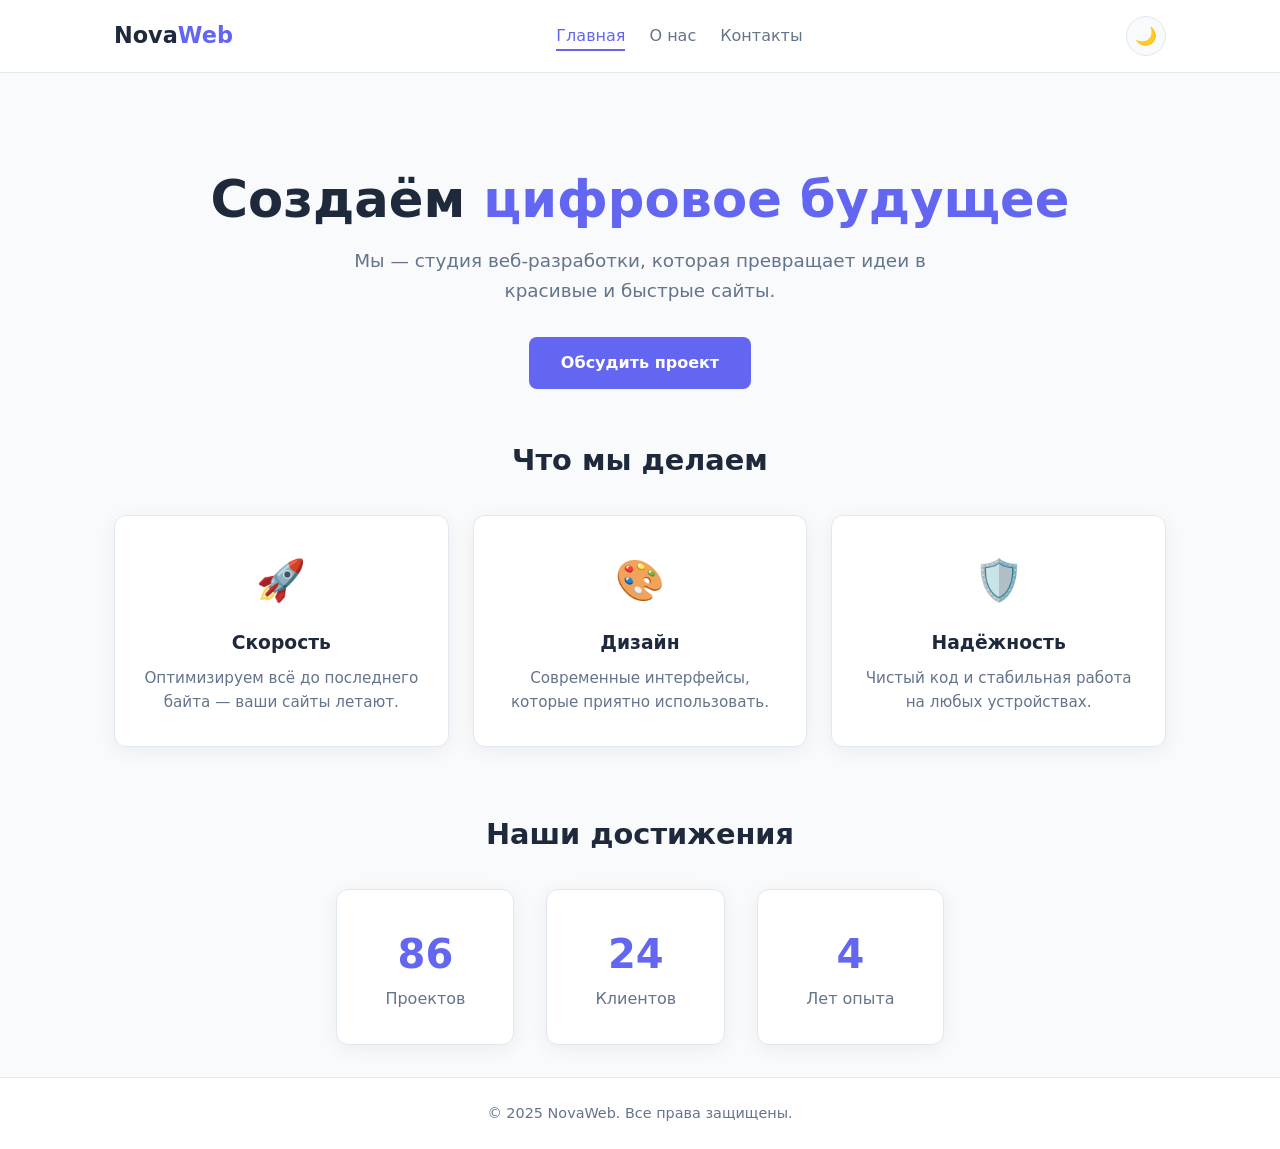
==== index.html @ 1253b4d0 "Initial commit" ====
<!DOCTYPE html>
<html lang="ru">
<head>
    <meta charset="UTF-8">
    <meta name="viewport" content="width=device-width, initial-scale=1.0">
    <title>NovaWeb — Главная</title>
    <link rel="stylesheet" href="style.css">
</head>
<body>
    <header>
        <nav class="navbar">
            <div class="logo">Nova<span>Web</span></div>
            <ul class="nav-links">
                <li><a href="index.html" class="active">Главная</a></li>
                <li><a href="about.html">О нас</a></li>
                <li><a href="contact.html">Контакты</a></li>
            </ul>
            <button class="theme-toggle" id="themeToggle" title="Сменить тему">🌙</button>
        </nav>
    </header>

    <main>
        <section class="hero">
            <h1>Создаём <span class="accent">цифровое будущее</span></h1>
            <p>Мы — студия веб-разработки, которая превращает идеи в красивые и быстрые сайты.</p>
            <a href="contact.html" class="btn">Обсудить проект</a>
        </section>

        <section class="features">
            <h2>Что мы делаем</h2>
            <div class="cards">
                <div class="card">
                    <div class="icon">🚀</div>
                    <h3>Скорость</h3>
                    <p>Оптимизируем всё до последнего байта — ваши сайты летают.</p>
                </div>
                <div class="card">
                    <div class="icon">🎨</div>
                    <h3>Дизайн</h3>
                    <p>Современные интерфейсы, которые приятно использовать.</p>
                </div>
                <div class="card">
                    <div class="icon">🛡️</div>
                    <h3>Надёжность</h3>
                    <p>Чистый код и стабильная работа на любых устройствах.</p>
                </div>
            </div>
        </section>

        <section class="counter-section">
            <h2>Наши достижения</h2>
            <div class="counters">
                <div class="counter-box">
                    <span class="counter" data-target="150">0</span>
                    <p>Проектов</p>
                </div>
                <div class="counter-box">
                    <span class="counter" data-target="42">0</span>
                    <p>Клиентов</p>
                </div>
                <div class="counter-box">
                    <span class="counter" data-target="7">0</span>
                    <p>Лет опыта</p>
                </div>
            </div>
        </section>
    </main>

    <footer>
        <p>© 2025 NovaWeb. Все права защищены.</p>
    </footer>

    <script src="script.js"></script>
</body>
</html>
---- style.css ----
/* ===== Базовые стили ===== */
* {
    margin: 0;
    padding: 0;
    box-sizing: border-box;
}

:root {
    --bg: #f8fafc;
    --surface: #ffffff;
    --text: #1e293b;
    --muted: #64748b;
    --accent: #6366f1;
    --accent-hover: #4f46e5;
    --border: #e2e8f0;
    --shadow: 0 4px 20px rgba(0, 0, 0, 0.06);
}

body.dark {
    --bg: #0f172a;
    --surface: #1e293b;
    --text: #f1f5f9;
    --muted: #94a3b8;
    --accent: #818cf8;
    --accent-hover: #a5b4fc;
    --border: #334155;
    --shadow: 0 4px 20px rgba(0, 0, 0, 0.4);
}

body {
    font-family: 'Segoe UI', system-ui, -apple-system, sans-serif;
    background: var(--bg);
    color: var(--text);
    line-height: 1.6;
    transition: background 0.3s, color 0.3s;
    min-height: 100vh;
    display: flex;
    flex-direction: column;
}

main {
    flex: 1;
    max-width: 1100px;
    margin: 0 auto;
    padding: 2rem 1.5rem;
    width: 100%;
}

/* ===== Навигация ===== */
.navbar {
    display: flex;
    align-items: center;
    justify-content: space-between;
    max-width: 1100px;
    margin: 0 auto;
    padding: 1rem 1.5rem;
    gap: 1rem;
    flex-wrap: wrap;
}

header {
    background: var(--surface);
    border-bottom: 1px solid var(--border);
    position: sticky;
    top: 0;
    z-index: 100;
    transition: background 0.3s;
}

.logo {
    font-size: 1.4rem;
    font-weight: 700;
}

.logo span {
    color: var(--accent);
}

.nav-links {
    display: flex;
    list-style: none;
    gap: 1.5rem;
}

.nav-links a {
    text-decoration: none;
    color: var(--muted);
    font-weight: 500;
    padding: 0.25rem 0;
    border-bottom: 2px solid transparent;
    transition: color 0.2s, border-color 0.2s;
}

.nav-links a:hover,
.nav-links a.active {
    color: var(--accent);
    border-bottom-color: var(--accent);
}

.theme-toggle {
    background: var(--bg);
    border: 1px solid var(--border);
    border-radius: 50%;
    width: 40px;
    height: 40px;
    font-size: 1.1rem;
    cursor: pointer;
    transition: transform 0.2s, background 0.3s;
}

.theme-toggle:hover {
    transform: scale(1.1);
}

/* ===== Hero ===== */
.hero {
    text-align: center;
    padding: 4rem 0 3rem;
}

.hero h1 {
    font-size: clamp(2rem, 5vw, 3.2rem);
    line-height: 1.2;
    margin-bottom: 1rem;
}

.accent {
    color: var(--accent);
}

.hero p {
    color: var(--muted);
    font-size: 1.15rem;
    max-width: 600px;
    margin: 0 auto 2rem;
}

.btn {
    display: inline-block;
    background: var(--accent);
    color: #fff;
    border: none;
    padding: 0.8rem 2rem;
    border-radius: 8px;
    font-size: 1rem;
    font-weight: 600;
    text-decoration: none;
    cursor: pointer;
    transition: background 0.2s, transform 0.2s;
}

.btn:hover {
    background: var(--accent-hover);
    transform: translateY(-2px);
}

/* ===== Карточки ===== */
.features h2,
.team h2,
.counter-section h2,
.timeline-section h2 {
    text-align: center;
    margin-bottom: 2rem;
    font-size: 1.8rem;
}

.cards {
    display: grid;
    grid-template-columns: repeat(auto-fit, minmax(240px, 1fr));
    gap: 1.5rem;
}

.card {
    background: var(--surface);
    border: 1px solid var(--border);
    border-radius: 12px;
    padding: 2rem 1.5rem;
    text-align: center;
    box-shadow: var(--shadow);
    transition: transform 0.25s, box-shadow 0.25s, background 0.3s;
}

.card:hover {
    transform: translateY(-6px);
    box-shadow: 0 10px 30px rgba(99, 102, 241, 0.15);
}

.card .icon,
.card .avatar {
    font-size: 2.5rem;
    margin-bottom: 1rem;
}

.card h3 {
    margin-bottom: 0.5rem;
}

.card p {
    color: var(--muted);
    font-size: 0.95rem;
}

/* ===== Счётчики ===== */
.counter-section {
    margin-top: 4rem;
    text-align: center;
}

.counters {
    display: flex;
    justify-content: center;
    gap: 2rem;
    flex-wrap: wrap;
}

.counter-box {
    background: var(--surface);
    border: 1px solid var(--border);
    border-radius: 12px;
    padding: 2rem 3rem;
    box-shadow: var(--shadow);
    transition: background 0.3s;
}

.counter {
    font-size: 2.5rem;
    font-weight: 700;
    color: var(--accent);
}

.counter-box p {
    color: var(--muted);
}

/* ===== Страницы ===== */
.page-header {
    text-align: center;
    padding: 3rem 0 2rem;
}

.page-header h1 {
    font-size: clamp(1.8rem, 4vw, 2.6rem);
    margin-bottom: 0.75rem;
}

.page-header p {
    color: var(--muted);
    font-size: 1.1rem;
}

/* ===== Таймлайн ===== */
.timeline-section {
    margin-top: 4rem;
}

.timeline {
    list-style: none;
    max-width: 600px;
    margin: 0 auto;
    border-left: 3px solid var(--accent);
    padding-left: 1.5rem;
}

.timeline li {
    position: relative;
    margin-bottom: 1.5rem;
    padding-left: 0.5rem;
}

.timeline li::before {
    content: '';
    position: absolute;
    left: -2rem;
    top: 0.5rem;
    width: 12px;
    height: 12px;
    background: var(--accent);
    border-radius: 50%;
}

/* ===== Контакты ===== */
.contact-section {
    display: grid;
    grid-template-columns: 2fr 1fr;
    gap: 2rem;
    margin-top: 2rem;
}

.contact-form {
    background: var(--surface);
    border: 1px solid var(--border);
    border-radius: 12px;
    padding: 2rem;
    box-shadow: var(--shadow);
    transition: background 0.3s;
}

.form-group {
    margin-bottom: 1.25rem;
}

.form-group label {
    display: block;
    font-weight: 600;
    margin-bottom: 0.4rem;
    font-size: 0.95rem;
}

.form-group input,
.form-group textarea {
    width: 100%;
    padding: 0.7rem 0.9rem;
    border: 1px solid var(--border);
    border-radius: 8px;
    font-size: 1rem;
    font-family: inherit;
    background: var(--bg);
    color: var(--text);
    transition: border-color 0.2s, background 0.3s;
}

.form-group input:focus,
.form-group textarea:focus {
    outline: none;
    border-color: var(--accent);
}

.form-group input.invalid,
.form-group textarea.invalid {
    border-color: #ef4444;
}

.error {
    color: #ef4444;
    font-size: 0.85rem;
    display: block;
    margin-top: 0.3rem;
    min-height: 1rem;
}

.success-msg {
    display: none;
    color: #22c55e;
    font-weight: 600;
    margin-top: 1rem;
}

.success-msg.show {
    display: block;
    animation: fadeIn 0.4s;
}

@keyframes fadeIn {
    from { opacity: 0; transform: translateY(-6px); }
    to   { opacity: 1; transform: translateY(0); }
}

.contact-info {
    background: var(--surface);
    border: 1px solid var(--border);
    border-radius: 12px;
    padding: 2rem;
    box-shadow: var(--shadow);
    height: fit-content;
    transition: background 0.3s;
}

.contact-info h3 {
    margin-bottom: 1rem;
}

.contact-info p {
    margin-bottom: 0.75rem;
    color: var(--muted);
}

/* ===== Футер ===== */
footer {
    background: var(--surface);
    border-top: 1px solid var(--border);
    text-align: center;
    padding: 1.5rem;
    color: var(--muted);
    font-size: 0.9rem;
    transition: background 0.3s;
}

/* ===== Адаптивность ===== */
@media (max-width: 768px) {
    .contact-section {
        grid-template-columns: 1fr;
    }

    .nav-links {
        gap: 1rem;
        font-size: 0.95rem;
    }

    .counter-box {
        padding: 1.5rem 2rem;
    }
}
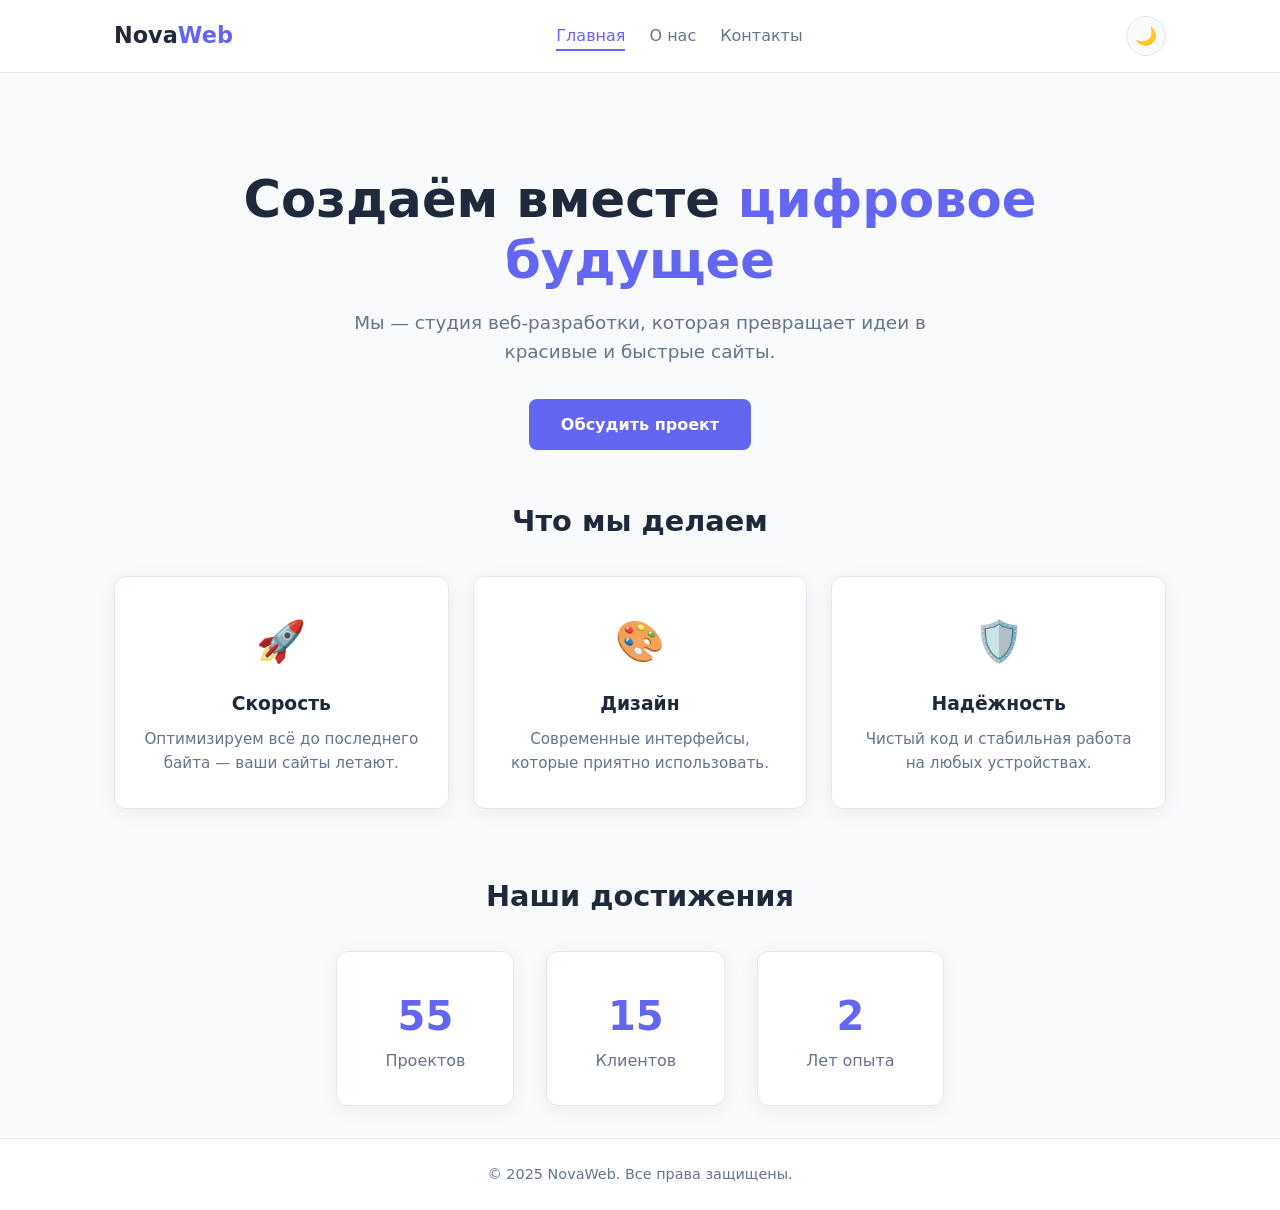
==== commit ea64a1d3: "Изменение в индекс" ====
--- a/index.html
+++ b/index.html
@@ -21,7 +21,7 @@
 
     <main>
         <section class="hero">
-            <h1>Создаём <span class="accent">цифровое будущее</span></h1>
+            <h1>Создаём вместе <span class="accent">цифровое будущее</span></h1>
             <p>Мы — студия веб-разработки, которая превращает идеи в красивые и быстрые сайты.</p>
             <a href="contact.html" class="btn">Обсудить проект</a>
         </section>
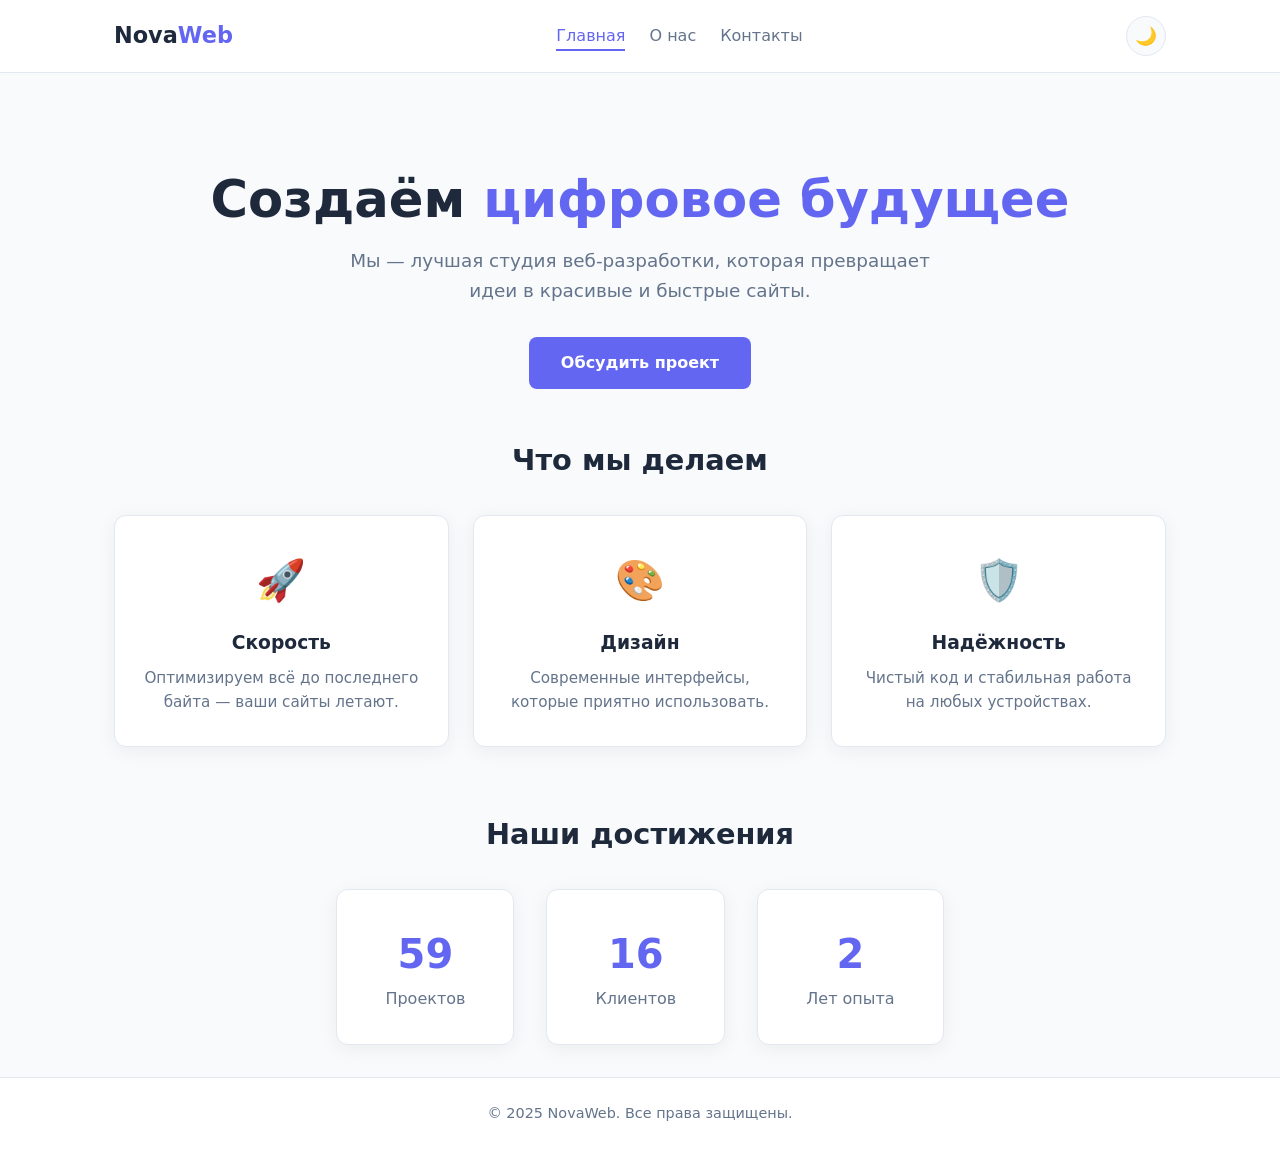
==== commit 8fc4b04c: "Изменение в индекс 2" ====
--- a/index.html
+++ b/index.html
@@ -21,8 +21,8 @@
 
     <main>
         <section class="hero">
-            <h1>Создаём вместе <span class="accent">цифровое будущее</span></h1>
-            <p>Мы — студия веб-разработки, которая превращает идеи в красивые и быстрые сайты.</p>
+            <h1>Создаём <span class="accent">цифровое будущее</span></h1>
+            <p>Мы — лучшая студия веб-разработки, которая превращает идеи в красивые и быстрые сайты.</p>
             <a href="contact.html" class="btn">Обсудить проект</a>
         </section>
 
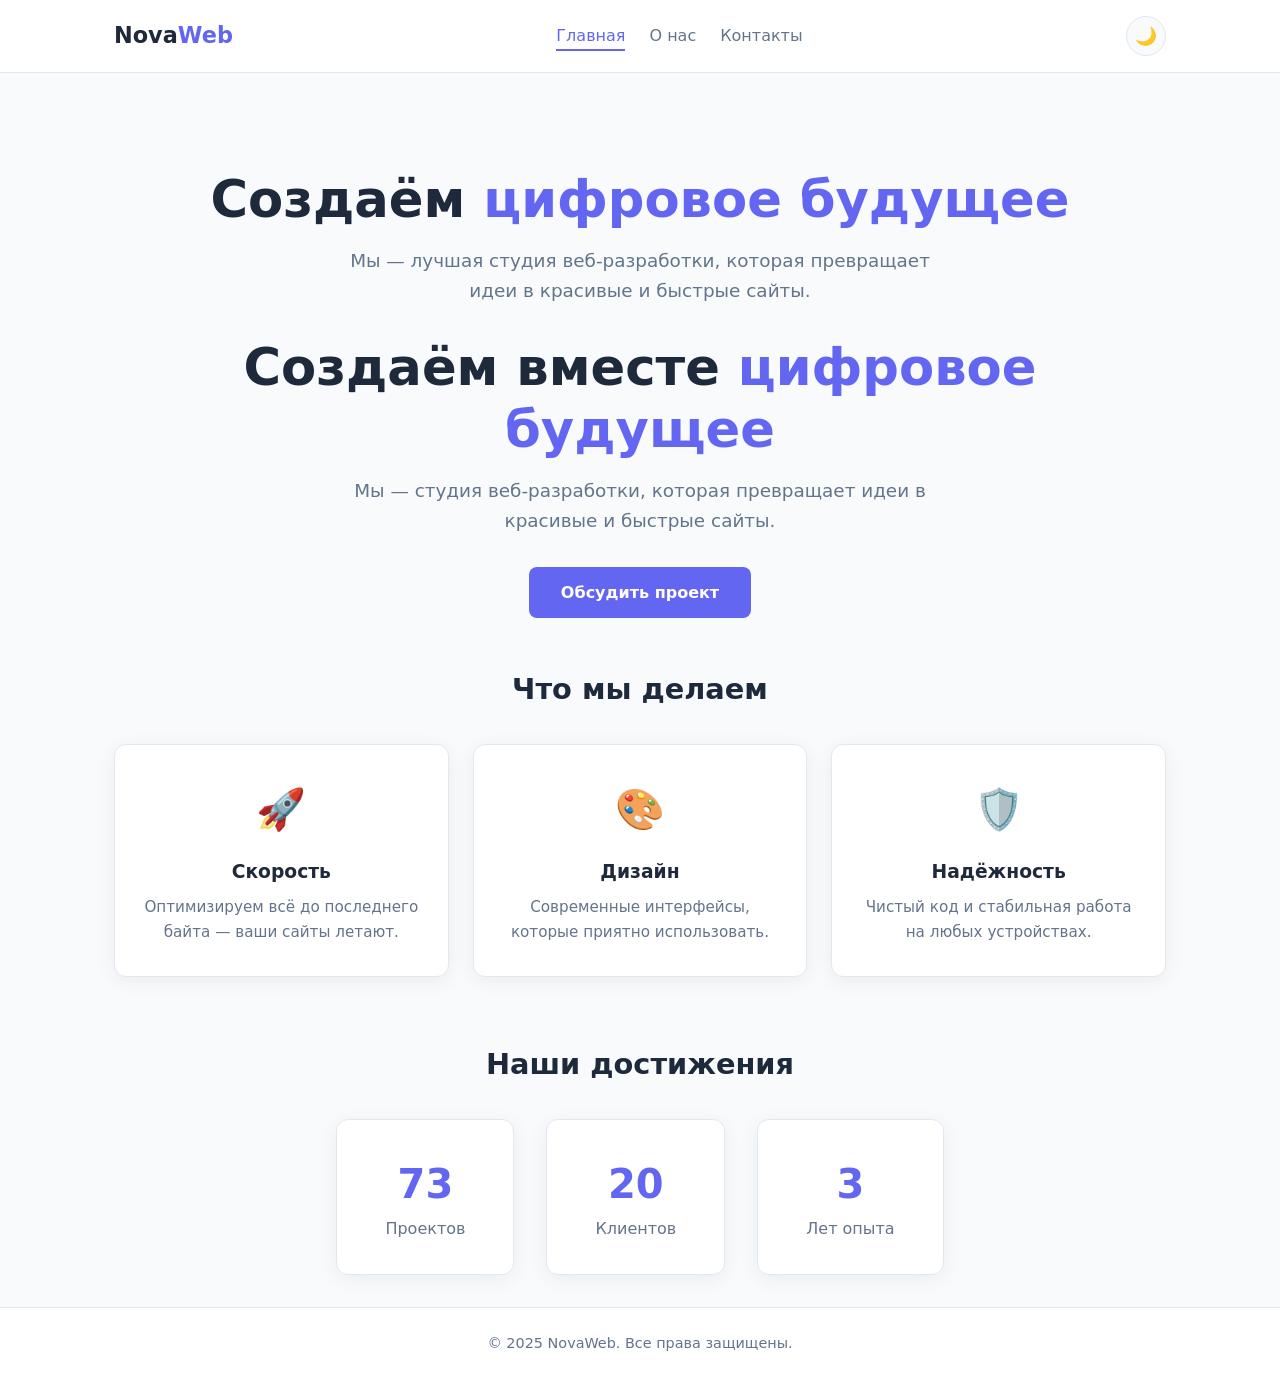
==== commit 56677f43: "Разрешил конфликт при слиянии v2 в main" ====
--- a/index.html
+++ b/index.html
@@ -21,8 +21,13 @@
 
     <main>
         <section class="hero">
+
             <h1>Создаём <span class="accent">цифровое будущее</span></h1>
             <p>Мы — лучшая студия веб-разработки, которая превращает идеи в красивые и быстрые сайты.</p>
+
+            <h1>Создаём вместе <span class="accent">цифровое будущее</span></h1>
+            <p>Мы — студия веб-разработки, которая превращает идеи в красивые и быстрые сайты.</p>
+
             <a href="contact.html" class="btn">Обсудить проект</a>
         </section>
 
